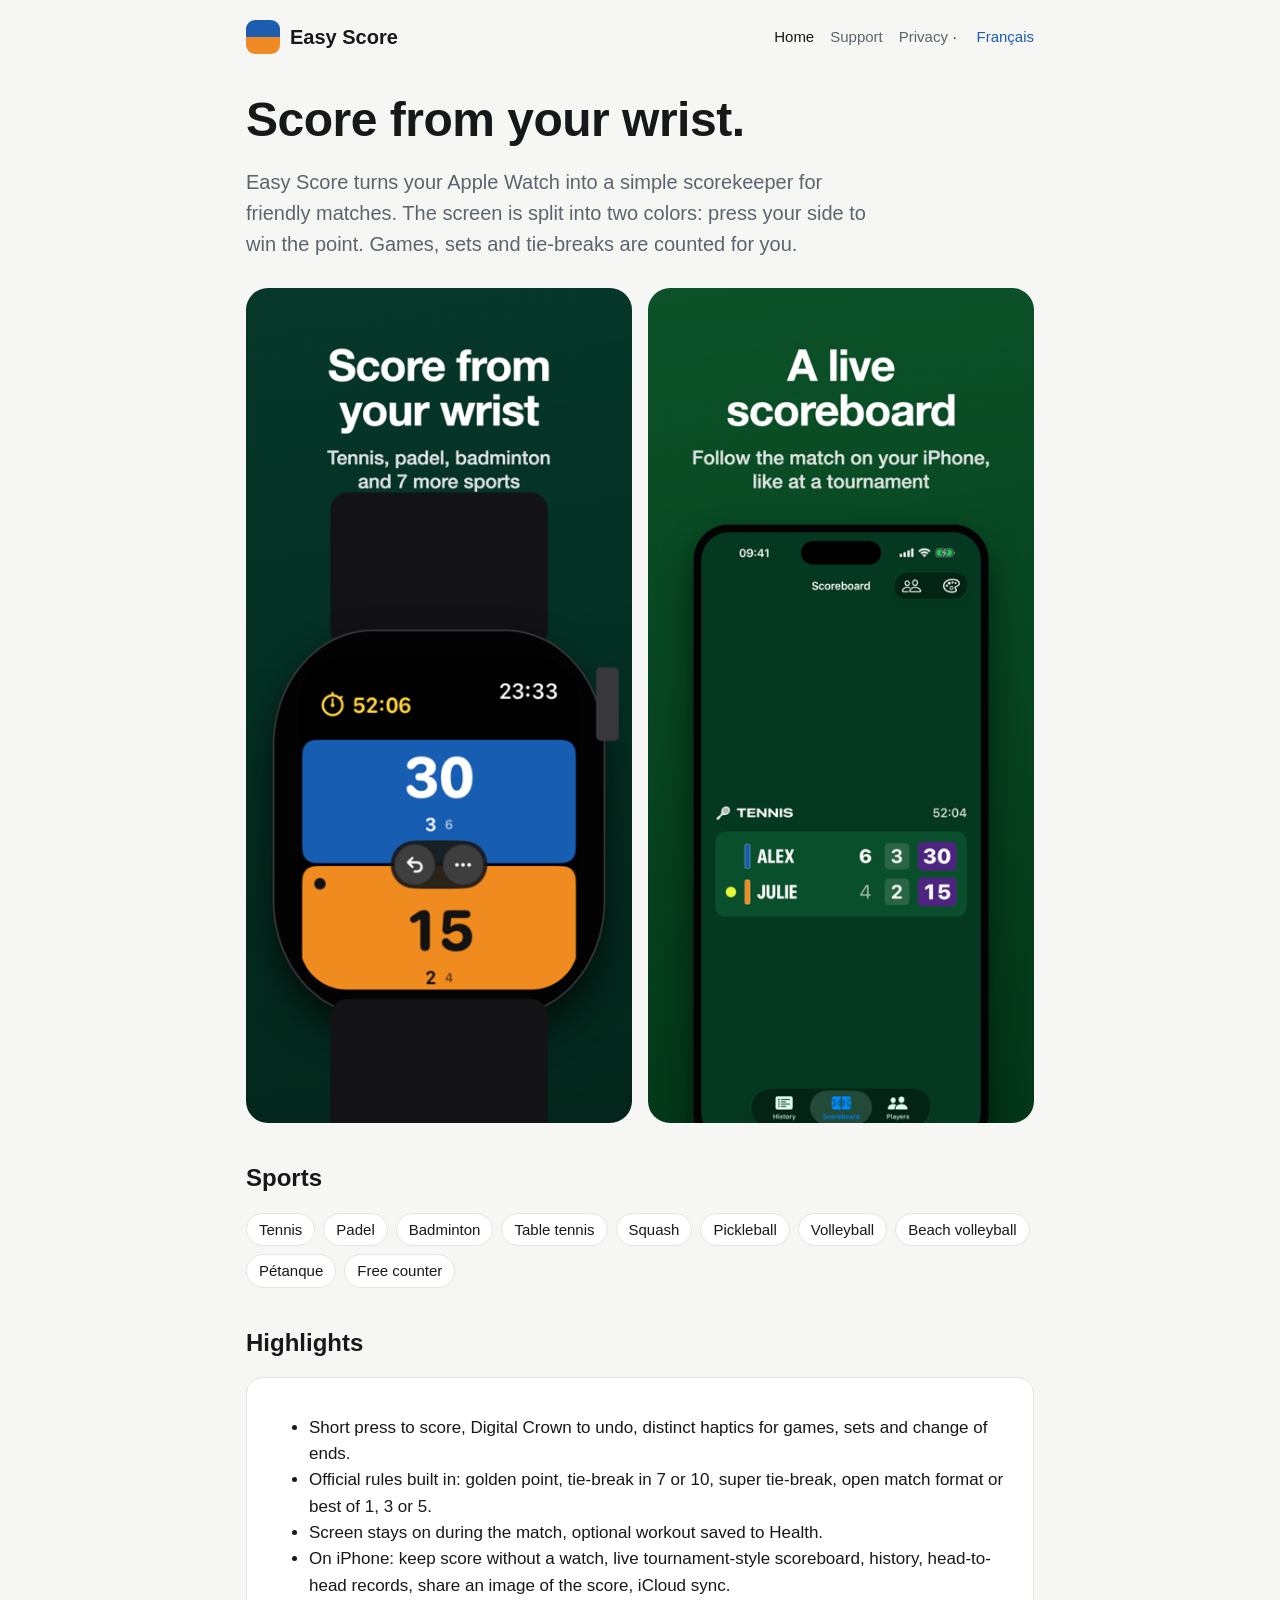
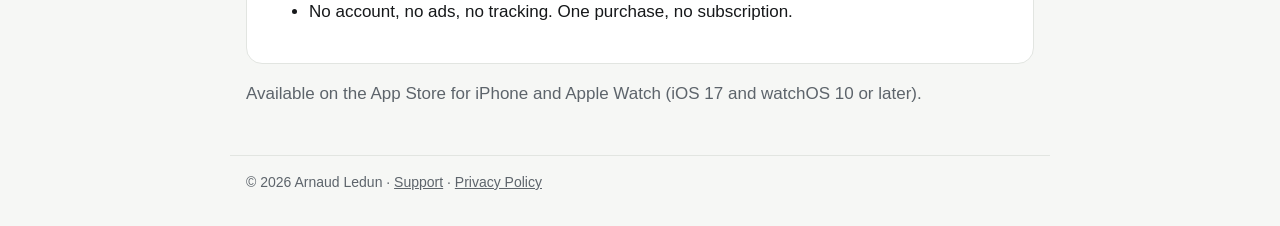
==== index.html @ 3e371106 "Site Easy Score : accueil, assistance, confidentialité (EN, FR)" ====
<!doctype html>
<html lang="en">
<head>
<meta charset="utf-8">
<meta name="viewport" content="width=device-width, initial-scale=1">
<title>Easy Score: score keeper for Apple Watch</title>
<meta name="description" content="Keep score of tennis, padel, badminton, table tennis, pickleball and more from your Apple Watch. One tap per point.">
<link rel="stylesheet" href="style.css">
<link rel="alternate" hreflang="fr" href="fr/">
</head>
<body>
<header>
  <a class="brand" href="./"><span class="logo"><span></span><span></span></span>Easy Score</a>
  <nav><a href="./" aria-current="page">Home</a><a href="support.html">Support</a><a href="privacy.html">Privacy</a> <span class="lang">· <a href="fr/">Français</a></span></nav>
</header>
<main>
  <h1>Score from your wrist.</h1>
  <p class="lead">Easy Score turns your Apple Watch into a simple scorekeeper for friendly matches. The screen is split into two colors: press your side to win the point. Games, sets and tie-breaks are counted for you.</p>

  <div class="shots">
    <img src="img/watch-en.png" alt="Easy Score on Apple Watch during a tennis match">
    <img src="img/board-en.png" alt="Live scoreboard on iPhone">
  </div>

  <h2>Sports</h2>
  <ul class="sports">
    <li>Tennis</li><li>Padel</li><li>Badminton</li><li>Table tennis</li><li>Squash</li>
    <li>Pickleball</li><li>Volleyball</li><li>Beach volleyball</li><li>Pétanque</li><li>Free counter</li>
  </ul>

  <h2>Highlights</h2>
  <div class="card">
    <ul>
      <li>Short press to score, Digital Crown to undo, distinct haptics for games, sets and change of ends.</li>
      <li>Official rules built in: golden point, tie-break in 7 or 10, super tie-break, open match format or best of 1, 3 or 5.</li>
      <li>Screen stays on during the match, optional workout saved to Health.</li>
      <li>On iPhone: keep score without a watch, live tournament-style scoreboard, history, head-to-head records, share an image of the score, iCloud sync.</li>
      <li>No account, no ads, no tracking. One purchase, no subscription.</li>
    </ul>
  </div>
  <p class="muted">Available on the App Store for iPhone and Apple Watch (iOS 17 and watchOS 10 or later).</p>
</main>
<footer>© 2026 Arnaud Ledun · <a href="support.html">Support</a> · <a href="privacy.html">Privacy Policy</a></footer>
</body>
</html>
---- style.css ----
:root {
  --bg: #f6f7f5;
  --card: #ffffff;
  --text: #16181a;
  --muted: #5d646b;
  --accent: #1d5db0;
  --accent2: #f08a24;
  --line: #e2e5e1;
}
@media (prefers-color-scheme: dark) {
  :root {
    --bg: #0f1210;
    --card: #181c1a;
    --text: #eef1ee;
    --muted: #a4aba6;
    --accent: #6ea4ee;
    --accent2: #f5a55a;
    --line: #2a302c;
  }
}
* { box-sizing: border-box; }
body {
  margin: 0;
  background: var(--bg);
  color: var(--text);
  font: 17px/1.55 -apple-system, BlinkMacSystemFont, "SF Pro Text", "Helvetica Neue", Arial, sans-serif;
}
header, main, footer { max-width: 820px; margin: 0 auto; padding: 0 16px; }
header { display: flex; align-items: center; justify-content: space-between; gap: 12px; padding-top: 20px; flex-wrap: wrap; }
.brand { display: flex; align-items: center; gap: 10px; font-weight: 700; font-size: 20px; color: var(--text); text-decoration: none; }
.logo { width: 34px; height: 34px; border-radius: 9px; overflow: hidden; display: grid; grid-template-rows: 1fr 1fr; }
.logo span:first-child { background: var(--accent); }
.logo span:last-child { background: var(--accent2); }
nav a { color: var(--muted); text-decoration: none; margin-left: 16px; font-size: 15px; }
nav a:hover, nav a[aria-current] { color: var(--text); }
.lang { font-size: 14px; }
.lang a { color: var(--accent); text-decoration: none; }
h1 { font-size: clamp(32px, 6vw, 48px); line-height: 1.1; margin: 40px 0 12px; letter-spacing: -0.5px; }
h2 { font-size: 24px; margin: 36px 0 8px; }
h3 { font-size: 18px; margin: 24px 0 4px; }
p, li { color: var(--text); }
.lead { font-size: 20px; color: var(--muted); max-width: 640px; }
.muted { color: var(--muted); }
.shots { display: grid; grid-template-columns: repeat(auto-fit, minmax(220px, 1fr)); gap: 16px; margin: 28px 0; }
.shots img { width: 100%; border-radius: 22px; display: block; }
.card { background: var(--card); border: 1px solid var(--line); border-radius: 16px; padding: 20px 22px; margin: 16px 0; }
.sports { display: flex; flex-wrap: wrap; gap: 8px; padding: 0; list-style: none; }
.sports li { background: var(--card); border: 1px solid var(--line); border-radius: 999px; padding: 4px 12px; font-size: 15px; }
a { color: var(--accent); }
.button { display: inline-block; background: var(--accent); color: #fff; padding: 12px 20px; border-radius: 12px; text-decoration: none; font-weight: 600; }
footer { border-top: 1px solid var(--line); margin-top: 48px; padding-top: 16px; padding-bottom: 32px; font-size: 14px; color: var(--muted); }
footer a { color: var(--muted); }
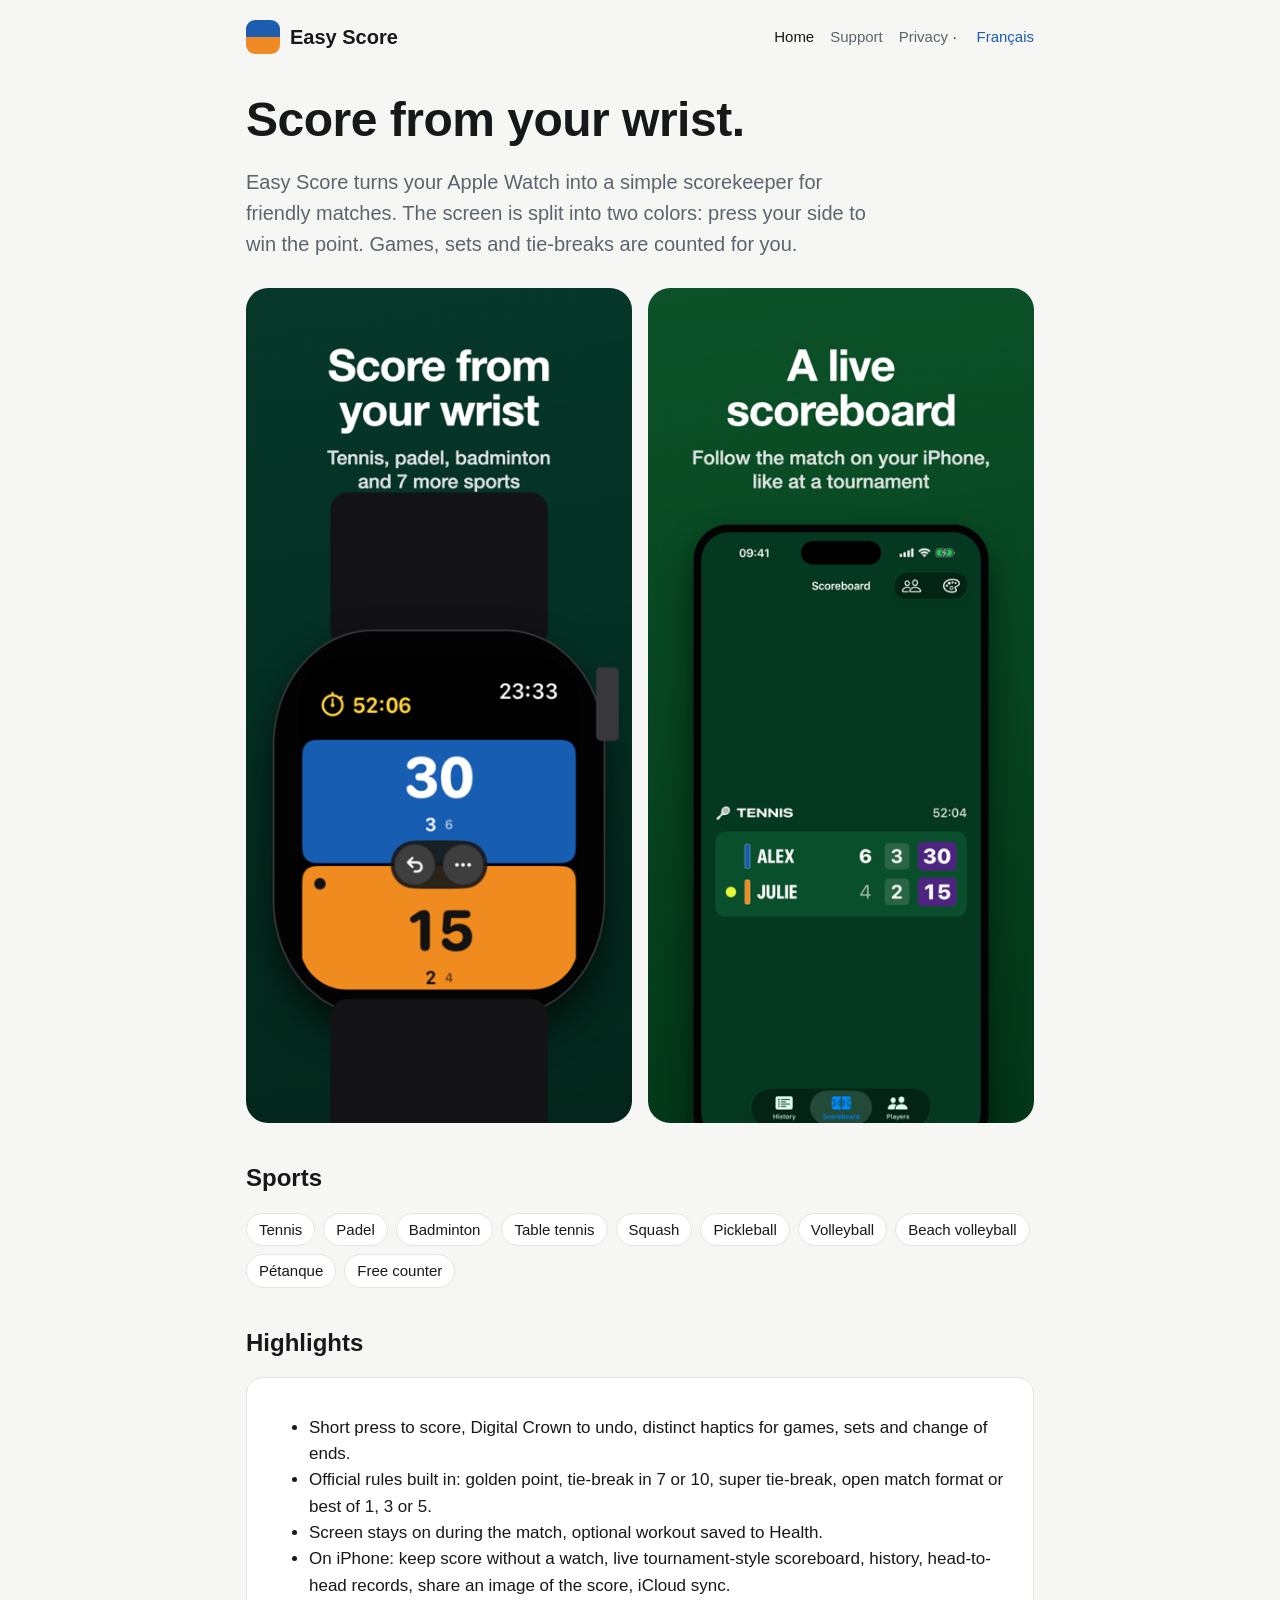
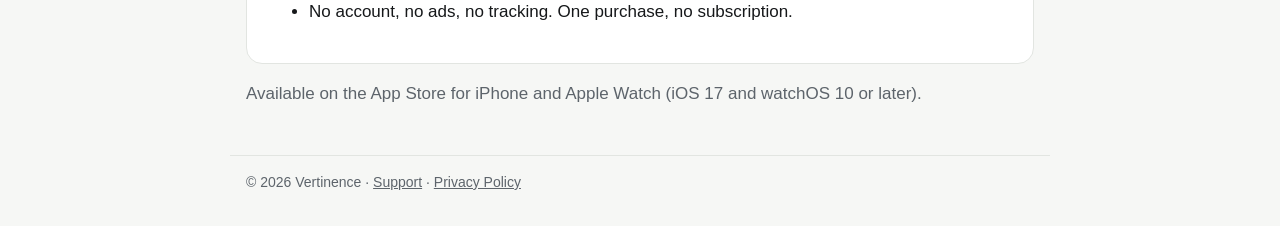
==== commit 298a43f0: "Éditeur : Vertinence" ====
--- a/index.html
+++ b/index.html
@@ -40,6 +40,6 @@
   </div>
   <p class="muted">Available on the App Store for iPhone and Apple Watch (iOS 17 and watchOS 10 or later).</p>
 </main>
-<footer>© 2026 Arnaud Ledun · <a href="support.html">Support</a> · <a href="privacy.html">Privacy Policy</a></footer>
+<footer>© 2026 Vertinence · <a href="support.html">Support</a> · <a href="privacy.html">Privacy Policy</a></footer>
 </body>
 </html>
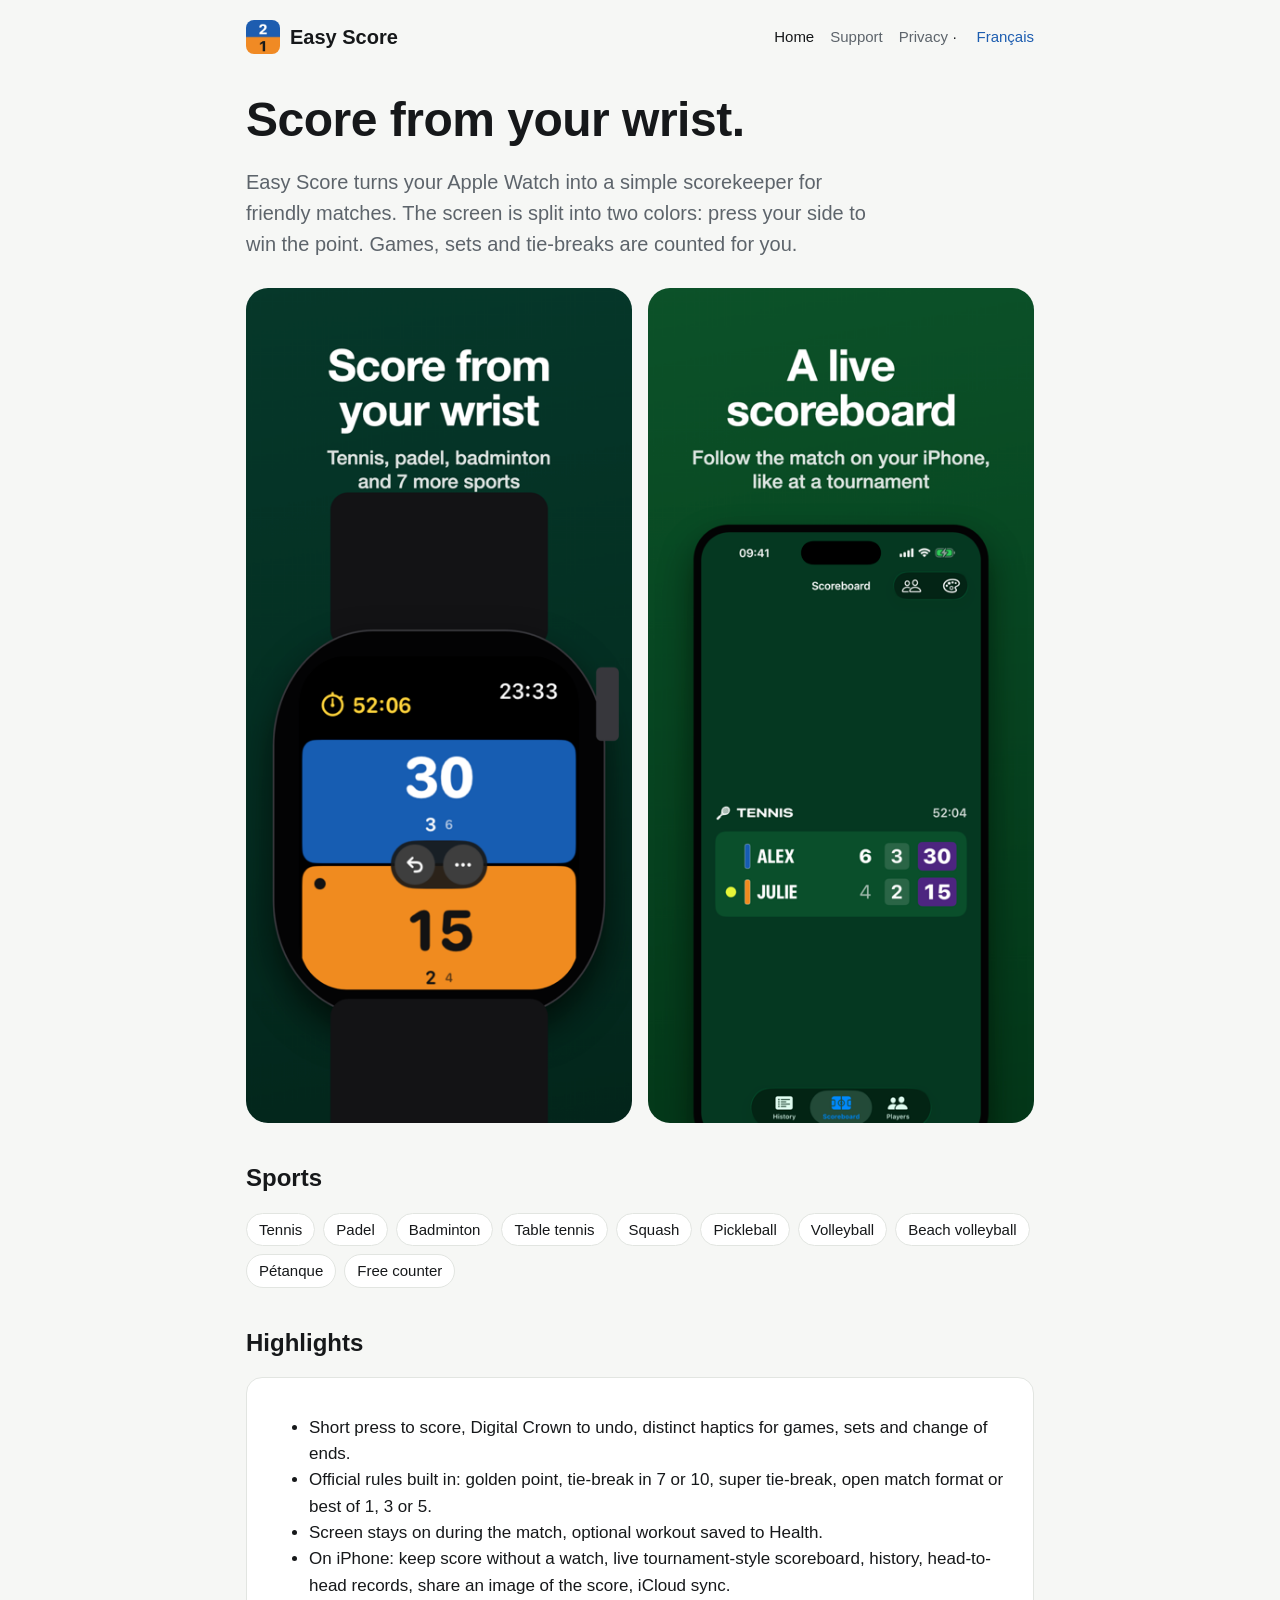
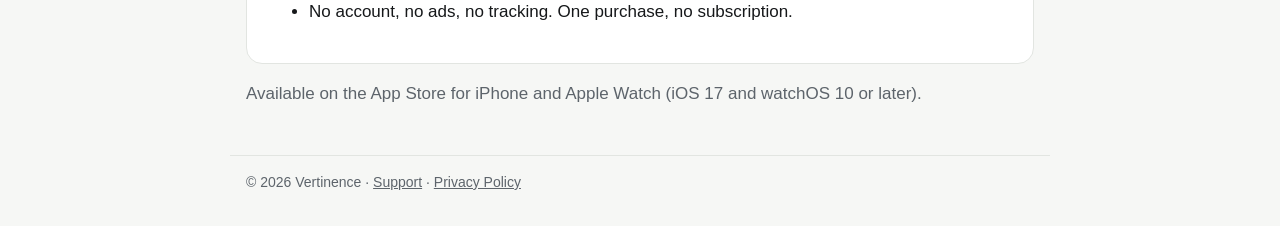
==== commit 148b29bb: "Icône définitive dans l'en-tête et comme icône d'onglet" ====
--- a/index.html
+++ b/index.html
@@ -6,11 +6,13 @@
 <title>Easy Score: score keeper for Apple Watch</title>
 <meta name="description" content="Keep score of tennis, padel, badminton, table tennis, pickleball and more from your Apple Watch. One tap per point.">
 <link rel="stylesheet" href="style.css">
+<link rel="icon" href="img/favicon.png">
+<link rel="apple-touch-icon" href="img/icon.png">
 <link rel="alternate" hreflang="fr" href="fr/">
 </head>
 <body>
 <header>
-  <a class="brand" href="./"><span class="logo"><span></span><span></span></span>Easy Score</a>
+  <a class="brand" href="./"><img class="logo" src="img/icon.png" alt="">Easy Score</a>
   <nav><a href="./" aria-current="page">Home</a><a href="support.html">Support</a><a href="privacy.html">Privacy</a> <span class="lang">· <a href="fr/">Français</a></span></nav>
 </header>
 <main>
--- a/style.css
+++ b/style.css
@@ -28,9 +28,7 @@
 header, main, footer { max-width: 820px; margin: 0 auto; padding: 0 16px; }
 header { display: flex; align-items: center; justify-content: space-between; gap: 12px; padding-top: 20px; flex-wrap: wrap; }
 .brand { display: flex; align-items: center; gap: 10px; font-weight: 700; font-size: 20px; color: var(--text); text-decoration: none; }
-.logo { width: 34px; height: 34px; border-radius: 9px; overflow: hidden; display: grid; grid-template-rows: 1fr 1fr; }
-.logo span:first-child { background: var(--accent); }
-.logo span:last-child { background: var(--accent2); }
+.logo { width: 34px; height: 34px; border-radius: 8px; display: block; }
 nav a { color: var(--muted); text-decoration: none; margin-left: 16px; font-size: 15px; }
 nav a:hover, nav a[aria-current] { color: var(--text); }
 .lang { font-size: 14px; }
@@ -48,5 +46,20 @@
 .sports li { background: var(--card); border: 1px solid var(--line); border-radius: 999px; padding: 4px 12px; font-size: 15px; }
 a { color: var(--accent); }
 .button { display: inline-block; background: var(--accent); color: #fff; padding: 12px 20px; border-radius: 12px; text-decoration: none; font-weight: 600; }
+form.support { display: grid; gap: 14px; margin-top: 8px; }
+form.support label { display: grid; gap: 6px; font-weight: 600; font-size: 15px; }
+form.support .optional { font-weight: 400; color: var(--muted); }
+form.support input, form.support select, form.support textarea {
+  font: inherit; color: var(--text); background: var(--bg);
+  border: 1px solid var(--line); border-radius: 10px; padding: 10px 12px; width: 100%;
+}
+form.support textarea { min-height: 140px; resize: vertical; }
+form.support input:focus, form.support select:focus, form.support textarea:focus { outline: 2px solid var(--accent); border-color: transparent; }
+form.support button { justify-self: start; border: 0; cursor: pointer; font: inherit; }
+form.support button:disabled { opacity: .6; cursor: default; }
+form.support .hidden { display: none; }
+.status { min-height: 1.5em; font-size: 15px; color: var(--muted); }
+.status.ok { color: #2e8b57; }
+.status.error { color: #c0392b; }
 footer { border-top: 1px solid var(--line); margin-top: 48px; padding-top: 16px; padding-bottom: 32px; font-size: 14px; color: var(--muted); }
 footer a { color: var(--muted); }
